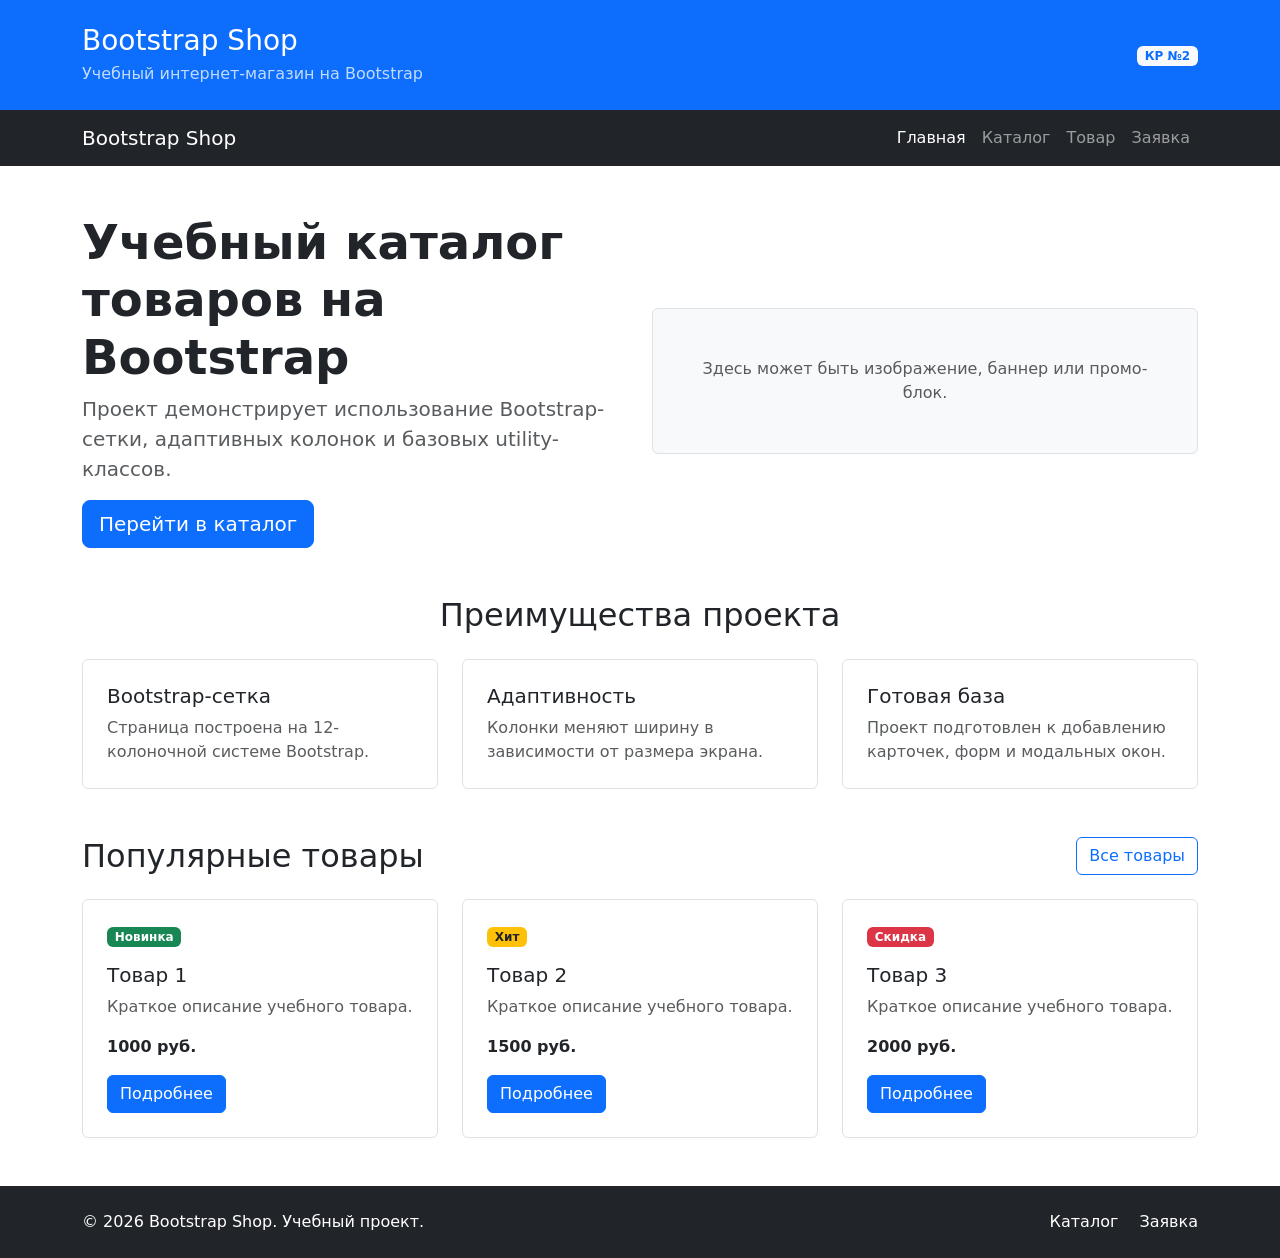
==== index.html @ 83f3ad96 "feat: create Bootstrap grid homepage" ====
<!DOCTYPE html>
<html lang="ru">
<head>
  <meta charset="UTF-8">
  <meta name="viewport" content="width=device-width, initial-scale=1.0">
  <title>Главная — Bootstrap Shop</title>
  <link href="https://cdn.jsdelivr.net/npm/bootstrap@5.3.3/dist/css/bootstrap.min.css" rel="stylesheet">
  <link rel="stylesheet" href="css/custom.css">
</head>
<body>
  
    <header class="bg-primary text-white py-4">
        <div class="container">
            <div class="row align-items-center">
                <div class="col-12 col-md-8">
                    <h1 class="h3 mb-1">Bootstrap Shop</h1>
                    <p class="mb-0 opacity-75">
                    Учебный интернет-магазин на Bootstrap
                    </p>
                </div>

                <div class="col-12 col-md-4 text-md-end mt-3 mt-md-0">
                    <span class="badge bg-light text-primary">
                    КР №2
                    </span>
                </div>
            </div>
        </div>
    </header>

    <nav class="navbar navbar-expand-lg navbar-dark bg-dark">
        <div class="container">
            <a class="navbar-brand" href="index.html">Bootstrap Shop</a>

            <button
                class="navbar-toggler"
                type="button"
                data-bs-toggle="collapse"
                data-bs-target="#mainNavbar"
                aria-controls="mainNavbar"
                aria-expanded="false"
                aria-label="Переключить навигацию"
            >
                <span class="navbar-toggler-icon"></span>
            </button>

            <div class="collapse navbar-collapse" id="mainNavbar">
                <ul class="navbar-nav ms-auto">
                    <li class="nav-item">
                        <a class="nav-link active" aria-current="page" href="index.html">Главная</a>
                    </li>
                    <li class="nav-item">
                        <a class="nav-link" href="catalog.html">Каталог</a>
                    </li>
                    <li class="nav-item">
                        <a class="nav-link" href="product.html">Товар</a>
                    </li>
                    <li class="nav-item">
                        <a class="nav-link" href="order.html">Заявка</a>
                    </li>
                </ul>
            </div>
        </div>
    </nav>

    <main>
        <section class="container my-5">
            <div class="row align-items-center g-4">
                <div class="col-12 col-lg-6">
                    <h2 class="display-5 fw-bold">Учебный каталог товаров на Bootstrap</h2>
                    <p class="lead text-muted">
                    Проект демонстрирует использование Bootstrap-сетки,
                    адаптивных колонок и базовых utility-классов.
                    </p>
                    <a class="btn btn-primary btn-lg" href="catalog.html">Перейти в каталог</a>
                </div>

                <div class="col-12 col-lg-6">
                    <div class="p-5 bg-light border rounded text-center">
                        <p class="mb-0 text-muted">
                            Здесь может быть изображение, баннер или промо-блок.
                        </p>
                    </div>
                </div>
            </div>
        </section>

        <section class="container my-5">
            <h2 class="text-center mb-4">Преимущества проекта</h2>

            <div class="row g-4">
                <div class="col-12 col-md-4">
                    <div class="p-4 border rounded h-100 bg-white">
                        <h3 class="h5">Bootstrap-сетка</h3>
                        <p class="mb-0 text-muted">
                        Страница построена на 12-колоночной системе Bootstrap.
                        </p>
                    </div>
                </div>

                <div class="col-12 col-md-4">
                    <div class="p-4 border rounded h-100 bg-white">
                        <h3 class="h5">Адаптивность</h3>
                        <p class="mb-0 text-muted">
                        Колонки меняют ширину в зависимости от размера экрана.
                        </p>
                    </div>
                </div>

                <div class="col-12 col-md-4">
                    <div class="p-4 border rounded h-100 bg-white">
                        <h3 class="h5">Готовая база</h3>
                        <p class="mb-0 text-muted">
                        Проект подготовлен к добавлению карточек, форм и модальных окон.
                        </p>
                    </div>
                </div>
            </div>
        </section>

        <section class="container my-5">
            <div class="d-flex justify-content-between align-items-center mb-4">
                <h2 class="mb-0">Популярные товары</h2>
                <a class="btn btn-outline-primary" href="catalog.html">
                Все товары
                </a>
            </div>

            <div class="row g-4">
                <div class="col-12 col-md-6 col-lg-4">
                    <div class="border rounded h-100 p-4">
                        <span class="badge bg-success mb-3">Новинка</span>
                        <h3 class="h5">Товар 1</h3>
                        <p class="text-muted">
                        Краткое описание учебного товара.
                        </p>
                        <p class="fw-bold mb-3">1000 руб.</p>
                        <a class="btn btn-primary" href="product.html">
                        Подробнее
                        </a>
                    </div>
                </div>

                <div class="col-12 col-md-6 col-lg-4">
                    <div class="border rounded h-100 p-4">
                        <span class="badge bg-warning text-dark mb-3">Хит</span>
                        <h3 class="h5">Товар 2</h3>
                        <p class="text-muted">
                        Краткое описание учебного товара.
                        </p>
                        <p class="fw-bold mb-3">1500 руб.</p>
                        <a class="btn btn-primary" href="product.html">
                        Подробнее
                        </a>
                    </div>
                </div>

                <div class="col-12 col-md-6 col-lg-4">
                    <div class="border rounded h-100 p-4">
                        <span class="badge bg-danger mb-3">Скидка</span>
                        <h3 class="h5">Товар 3</h3>
                        <p class="text-muted">
                        Краткое описание учебного товара.
                        </p>
                        <p class="fw-bold mb-3">2000 руб.</p>
                        <a class="btn btn-primary" href="product.html">
                        Подробнее
                        </a>
                    </div>
                </div>
            </div>
        </section>
    </main>

    <footer class="bg-dark text-white py-4 mt-5">
        <div class="container">
            <div class="row align-items-center g-3">
                <div class="col-12 col-md-6">
                    <p class="mb-0">
                    &copy; 2026 Bootstrap Shop. Учебный проект.
                    </p>
                </div>

                <div class="col-12 col-md-6 text-md-end">
                    <a class="text-white text-decoration-none me-3" href="catalog.html">
                    Каталог
                    </a>
                    <a class="text-white text-decoration-none" href="order.html">
                    Заявка
                    </a>
                </div>
            </div>
        </div>
    </footer>


    <script src="https://cdn.jsdelivr.net/npm/bootstrap@5.3.3/dist/js/bootstrap.bundle.min.js"></script>
</body>
</html>
---- css/custom.css ----
body {
  min-height: 100vh;
}

.placeholder-box {
  min-height: 240px;
}
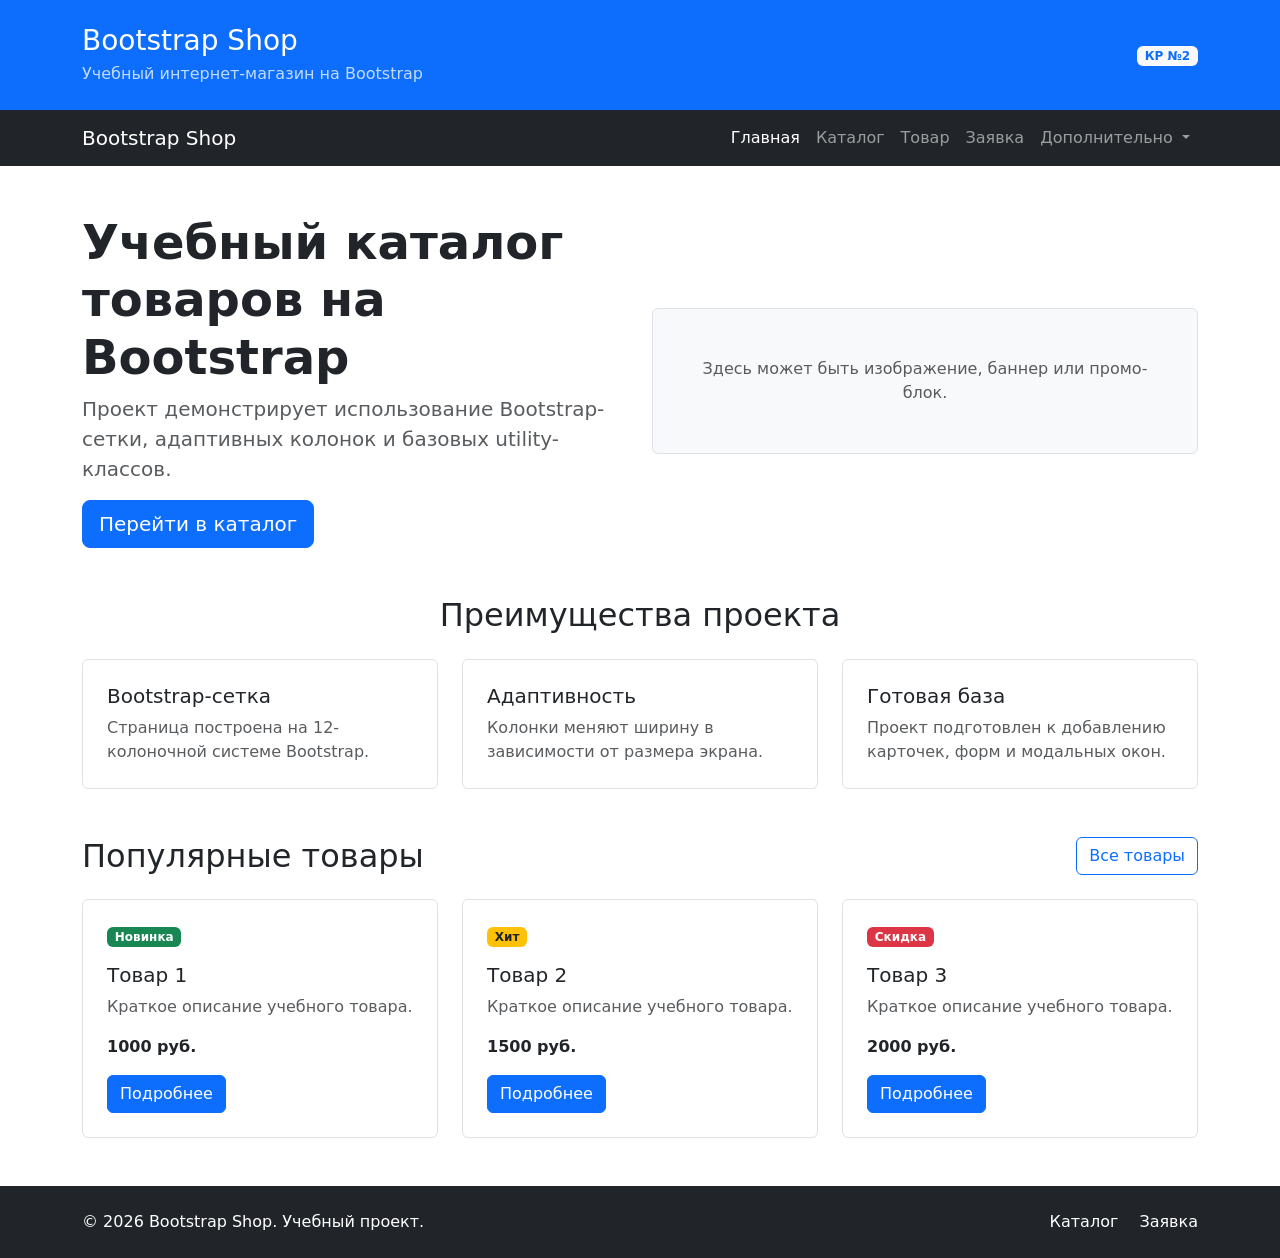
==== commit 00b2be53: "feat: add Bootstrap components pages" ====
--- a/index.html
+++ b/index.html
@@ -58,6 +58,22 @@
                     <li class="nav-item">
                         <a class="nav-link" href="order.html">Заявка</a>
                     </li>
+                    <li class="nav-item dropdown">
+                        <a
+                            class="nav-link dropdown-toggle"
+                            href="#"
+                            role="button"
+                            data-bs-toggle="dropdown"
+                            aria-expanded="false"
+                        >
+                            Дополнительно
+                        </a>
+                        <ul class="dropdown-menu">
+                            <li><a class="dropdown-item" href="catalog.html">Все товары</a></li>
+                            <li><a class="dropdown-item" href="order.html">Оформить заявку</a></li>
+                            <li><a class="dropdown-item" href="index.html#popular">Популярное</a></li>
+                        </ul>
+                    </li>
                 </ul>
             </div>
         </div>
--- a/css/custom.css
+++ b/css/custom.css
@@ -5,3 +5,12 @@
 .placeholder-box {
   min-height: 240px;
 }
+
+.placeholder-image {
+  min-height: 320px;
+}
+
+.card-img-top {
+  height: 180px;
+  object-fit: cover;
+}
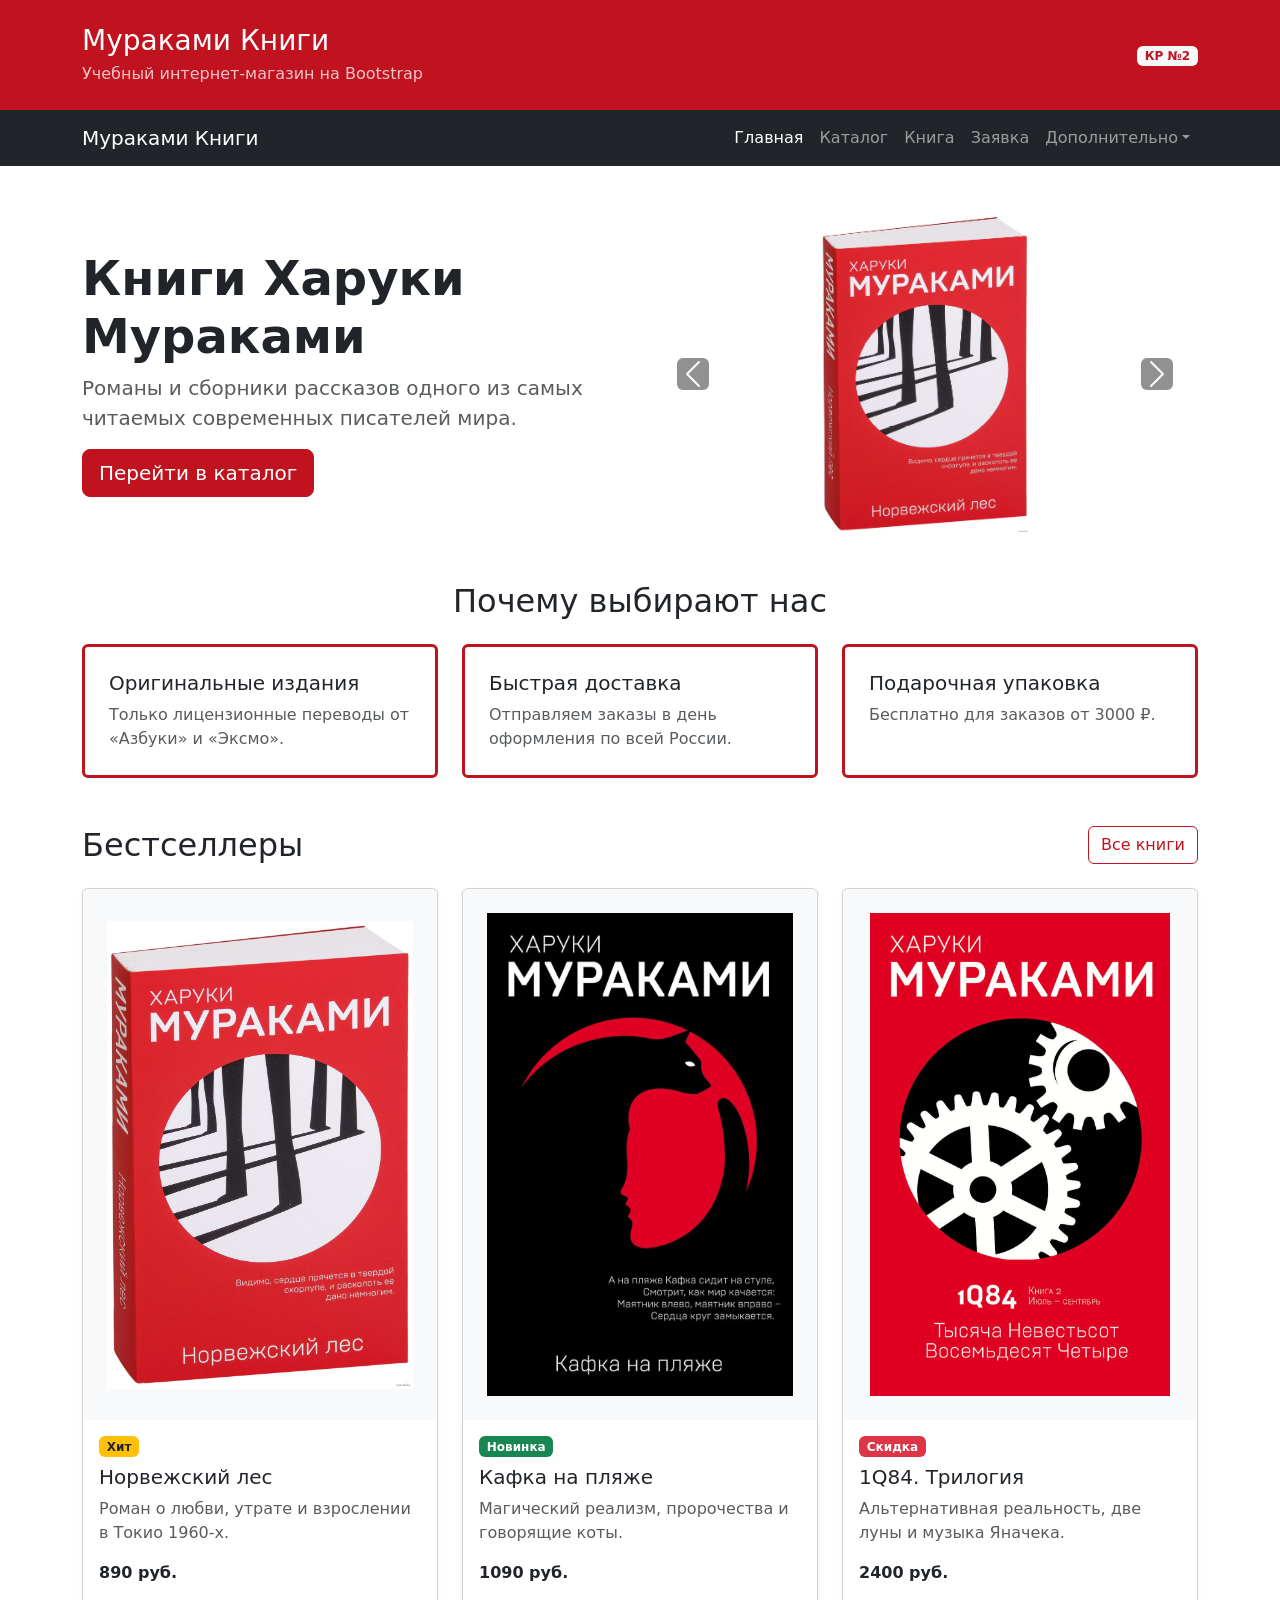
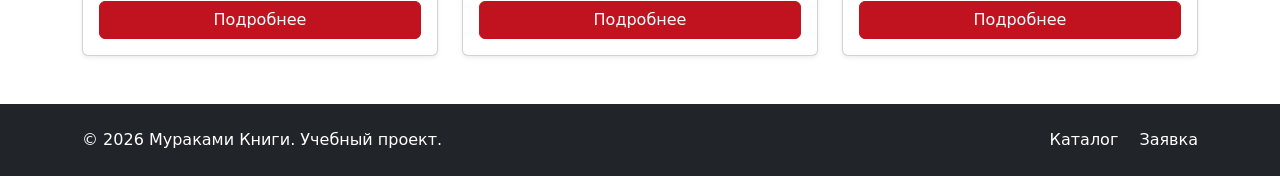
==== commit d26494aa: "fix: prepare Bootstrap project for submission" ====
--- a/index.html
+++ b/index.html
@@ -3,213 +3,178 @@
 <head>
   <meta charset="UTF-8">
   <meta name="viewport" content="width=device-width, initial-scale=1.0">
-  <title>Главная — Bootstrap Shop</title>
-  <link href="https://cdn.jsdelivr.net/npm/bootstrap@5.3.3/dist/css/bootstrap.min.css" rel="stylesheet">
+  <title>Главная — Мураками Книги</title>
+  <link href="https://cdn.jsdelivr.net/npm/bootstrap@5.3.8/dist/css/bootstrap.min.css" rel="stylesheet">
   <link rel="stylesheet" href="css/custom.css">
 </head>
 <body>
-  
-    <header class="bg-primary text-white py-4">
-        <div class="container">
-            <div class="row align-items-center">
-                <div class="col-12 col-md-8">
-                    <h1 class="h3 mb-1">Bootstrap Shop</h1>
-                    <p class="mb-0 opacity-75">
-                    Учебный интернет-магазин на Bootstrap
-                    </p>
-                </div>
 
-                <div class="col-12 col-md-4 text-md-end mt-3 mt-md-0">
-                    <span class="badge bg-light text-primary">
-                    КР №2
-                    </span>
-                </div>
+  <header class="bg-primary text-white py-4">
+    <div class="container">
+      <div class="row align-items-center">
+        <div class="col-12 col-md-8">
+          <h1 class="h3 mb-1">Мураками Книги</h1>
+          <p class="mb-0 opacity-75">Учебный интернет-магазин на Bootstrap</p>
+        </div>
+        <div class="col-12 col-md-4 text-md-end mt-3 mt-md-0">
+          <span class="badge bg-light text-primary">КР №2</span>
+        </div>
+      </div>
+    </div>
+  </header>
+
+  <nav class="navbar navbar-expand-lg navbar-dark bg-dark">
+    <div class="container">
+      <a class="navbar-brand" href="index.html">Мураками Книги</a>
+      <button class="navbar-toggler" type="button" data-bs-toggle="collapse" data-bs-target="#mainNavbar"
+        aria-controls="mainNavbar" aria-expanded="false" aria-label="Переключить навигацию">
+        <span class="navbar-toggler-icon"></span>
+      </button>
+      <div class="collapse navbar-collapse" id="mainNavbar">
+        <ul class="navbar-nav ms-auto">
+          <li class="nav-item"><a class="nav-link active" aria-current="page" href="index.html">Главная</a></li>
+          <li class="nav-item"><a class="nav-link" href="catalog.html">Каталог</a></li>
+          <li class="nav-item"><a class="nav-link" href="product.html">Книга</a></li>
+          <li class="nav-item"><a class="nav-link" href="order.html">Заявка</a></li>
+          <li class="nav-item dropdown">
+            <a class="nav-link dropdown-toggle" href="#" role="button" data-bs-toggle="dropdown" aria-expanded="false">Дополнительно</a>
+            <ul class="dropdown-menu">
+              <li><a class="dropdown-item" href="catalog.html">Все книги</a></li>
+              <li><a class="dropdown-item" href="order.html">Оформить заявку</a></li>
+              <li><a class="dropdown-item" href="index.html#popular">Популярное</a></li>
+            </ul>
+          </li>
+        </ul>
+      </div>
+    </div>
+  </nav>
+
+  <main>
+    <section class="container my-5">
+      <div class="row align-items-center g-4">
+        <div class="col-12 col-lg-6">
+          <h2 class="display-5 fw-bold">Книги Харуки Мураками</h2>
+          <p class="lead text-muted">
+            Романы и сборники рассказов одного из самых читаемых современных писателей мира.
+          </p>
+          <a class="btn btn-primary btn-lg" href="catalog.html">Перейти в каталог</a>
+        </div>
+
+        <div class="col-12 col-lg-6">
+          <div id="heroCarousel" class="carousel slide" data-bs-ride="carousel">
+            <div class="carousel-inner">
+              <div class="carousel-item active">
+                <img src="images/norwegian-wood.jpg" class="d-block mx-auto hero-img" alt="Обложка книги «Норвежский лес»">
+              </div>
+              <div class="carousel-item">
+                <img src="images/kafka.jpeg" class="d-block mx-auto hero-img" alt="Обложка книги «Кафка на пляже»">
+              </div>
+              <div class="carousel-item">
+                <img src="images/1q84.jpg" class="d-block mx-auto hero-img" alt="Обложка книги «1Q84»">
+              </div>
             </div>
+            <button class="carousel-control-prev" type="button" data-bs-target="#heroCarousel" data-bs-slide="prev">
+              <span class="carousel-control-prev-icon bg-dark rounded" aria-hidden="true"></span>
+              <span class="visually-hidden">Назад</span>
+            </button>
+            <button class="carousel-control-next" type="button" data-bs-target="#heroCarousel" data-bs-slide="next">
+              <span class="carousel-control-next-icon bg-dark rounded" aria-hidden="true"></span>
+              <span class="visually-hidden">Вперёд</span>
+            </button>
+          </div>
         </div>
-    </header>
+      </div>
+    </section>
 
-    <nav class="navbar navbar-expand-lg navbar-dark bg-dark">
-        <div class="container">
-            <a class="navbar-brand" href="index.html">Bootstrap Shop</a>
+    <section class="container my-5">
+      <h2 class="text-center mb-4">Почему выбирают нас</h2>
+      <div class="row g-4">
+        <div class="col-12 col-md-4">
+          <div class="p-4 rounded h-100 why-card">
+            <h3 class="h5">Оригинальные издания</h3>
+            <p class="mb-0 text-muted">Только лицензионные переводы от «Азбуки» и «Эксмо».</p>
+          </div>
+        </div>
 
-            <button
-                class="navbar-toggler"
-                type="button"
-                data-bs-toggle="collapse"
-                data-bs-target="#mainNavbar"
-                aria-controls="mainNavbar"
-                aria-expanded="false"
-                aria-label="Переключить навигацию"
-            >
-                <span class="navbar-toggler-icon"></span>
-            </button>
+        <div class="col-12 col-md-4">
+          <div class="p-4 rounded h-100 why-card">
+            <h3 class="h5">Быстрая доставка</h3>
+            <p class="mb-0 text-muted">Отправляем заказы в день оформления по всей России.</p>
+          </div>
+        </div>
 
-            <div class="collapse navbar-collapse" id="mainNavbar">
-                <ul class="navbar-nav ms-auto">
-                    <li class="nav-item">
-                        <a class="nav-link active" aria-current="page" href="index.html">Главная</a>
-                    </li>
-                    <li class="nav-item">
-                        <a class="nav-link" href="catalog.html">Каталог</a>
-                    </li>
-                    <li class="nav-item">
-                        <a class="nav-link" href="product.html">Товар</a>
-                    </li>
-                    <li class="nav-item">
-                        <a class="nav-link" href="order.html">Заявка</a>
-                    </li>
-                    <li class="nav-item dropdown">
-                        <a
-                            class="nav-link dropdown-toggle"
-                            href="#"
-                            role="button"
-                            data-bs-toggle="dropdown"
-                            aria-expanded="false"
-                        >
-                            Дополнительно
-                        </a>
-                        <ul class="dropdown-menu">
-                            <li><a class="dropdown-item" href="catalog.html">Все товары</a></li>
-                            <li><a class="dropdown-item" href="order.html">Оформить заявку</a></li>
-                            <li><a class="dropdown-item" href="index.html#popular">Популярное</a></li>
-                        </ul>
-                    </li>
-                </ul>
+        <div class="col-12 col-md-4">
+          <div class="p-4 rounded h-100 why-card">
+            <h3 class="h5">Подарочная упаковка</h3>
+            <p class="mb-0 text-muted">Бесплатно для заказов от 3000 ₽.</p>
+          </div>
+        </div>
+      </div>
+    </section>
+
+    <section class="container my-5" id="popular">
+      <div class="d-flex justify-content-between align-items-center mb-4">
+        <h2 class="mb-0">Бестселлеры</h2>
+        <a class="btn btn-outline-primary" href="catalog.html">Все книги</a>
+      </div>
+
+      <div class="row g-4">
+        <div class="col-12 col-md-6 col-lg-4">
+          <div class="card h-100 shadow-sm">
+            <img src="images/norwegian-wood.jpg" class="card-img-top" alt="Обложка книги «Норвежский лес»">
+            <div class="card-body d-flex flex-column">
+              <span class="badge bg-warning text-dark align-self-start mb-2">Хит</span>
+              <h3 class="h5">Норвежский лес</h3>
+              <p class="text-muted">Роман о любви, утрате и взрослении в Токио 1960-х.</p>
+              <p class="fw-bold mt-auto">890 руб.</p>
+              <a class="btn btn-primary" href="product.html">Подробнее</a>
             </div>
+          </div>
         </div>
-    </nav>
 
-    <main>
-        <section class="container my-5">
-            <div class="row align-items-center g-4">
-                <div class="col-12 col-lg-6">
-                    <h2 class="display-5 fw-bold">Учебный каталог товаров на Bootstrap</h2>
-                    <p class="lead text-muted">
-                    Проект демонстрирует использование Bootstrap-сетки,
-                    адаптивных колонок и базовых utility-классов.
-                    </p>
-                    <a class="btn btn-primary btn-lg" href="catalog.html">Перейти в каталог</a>
-                </div>
+        <div class="col-12 col-md-6 col-lg-4">
+          <div class="card h-100 shadow-sm">
+            <img src="images/kafka.jpeg" class="card-img-top" alt="Обложка книги «Кафка на пляже»">
+            <div class="card-body d-flex flex-column">
+              <span class="badge bg-success align-self-start mb-2">Новинка</span>
+              <h3 class="h5">Кафка на пляже</h3>
+              <p class="text-muted">Магический реализм, пророчества и говорящие коты.</p>
+              <p class="fw-bold mt-auto">1090 руб.</p>
+              <a class="btn btn-primary" href="product.html">Подробнее</a>
+            </div>
+          </div>
+        </div>
 
-                <div class="col-12 col-lg-6">
-                    <div class="p-5 bg-light border rounded text-center">
-                        <p class="mb-0 text-muted">
-                            Здесь может быть изображение, баннер или промо-блок.
-                        </p>
-                    </div>
-                </div>
+        <div class="col-12 col-md-6 col-lg-4">
+          <div class="card h-100 shadow-sm">
+            <img src="images/1q84.jpg" class="card-img-top" alt="Обложка книги «1Q84»">
+            <div class="card-body d-flex flex-column">
+              <span class="badge bg-danger align-self-start mb-2">Скидка</span>
+              <h3 class="h5">1Q84. Трилогия</h3>
+              <p class="text-muted">Альтернативная реальность, две луны и музыка Яначека.</p>
+              <p class="fw-bold mt-auto">2400 руб.</p>
+              <a class="btn btn-primary" href="product.html">Подробнее</a>
             </div>
-        </section>
+          </div>
+        </div>
+      </div>
+    </section>
+  </main>
 
-        <section class="container my-5">
-            <h2 class="text-center mb-4">Преимущества проекта</h2>
+  <footer class="bg-dark text-white py-4 mt-5">
+    <div class="container">
+      <div class="row align-items-center g-3">
+        <div class="col-12 col-md-6">
+          <p class="mb-0">&copy; 2026 Мураками Книги. Учебный проект.</p>
+        </div>
+        <div class="col-12 col-md-6 text-md-end">
+          <a class="text-white text-decoration-none me-3" href="catalog.html">Каталог</a>
+          <a class="text-white text-decoration-none" href="order.html">Заявка</a>
+        </div>
+      </div>
+    </div>
+  </footer>
 
-            <div class="row g-4">
-                <div class="col-12 col-md-4">
-                    <div class="p-4 border rounded h-100 bg-white">
-                        <h3 class="h5">Bootstrap-сетка</h3>
-                        <p class="mb-0 text-muted">
-                        Страница построена на 12-колоночной системе Bootstrap.
-                        </p>
-                    </div>
-                </div>
-
-                <div class="col-12 col-md-4">
-                    <div class="p-4 border rounded h-100 bg-white">
-                        <h3 class="h5">Адаптивность</h3>
-                        <p class="mb-0 text-muted">
-                        Колонки меняют ширину в зависимости от размера экрана.
-                        </p>
-                    </div>
-                </div>
-
-                <div class="col-12 col-md-4">
-                    <div class="p-4 border rounded h-100 bg-white">
-                        <h3 class="h5">Готовая база</h3>
-                        <p class="mb-0 text-muted">
-                        Проект подготовлен к добавлению карточек, форм и модальных окон.
-                        </p>
-                    </div>
-                </div>
-            </div>
-        </section>
-
-        <section class="container my-5">
-            <div class="d-flex justify-content-between align-items-center mb-4">
-                <h2 class="mb-0">Популярные товары</h2>
-                <a class="btn btn-outline-primary" href="catalog.html">
-                Все товары
-                </a>
-            </div>
-
-            <div class="row g-4">
-                <div class="col-12 col-md-6 col-lg-4">
-                    <div class="border rounded h-100 p-4">
-                        <span class="badge bg-success mb-3">Новинка</span>
-                        <h3 class="h5">Товар 1</h3>
-                        <p class="text-muted">
-                        Краткое описание учебного товара.
-                        </p>
-                        <p class="fw-bold mb-3">1000 руб.</p>
-                        <a class="btn btn-primary" href="product.html">
-                        Подробнее
-                        </a>
-                    </div>
-                </div>
-
-                <div class="col-12 col-md-6 col-lg-4">
-                    <div class="border rounded h-100 p-4">
-                        <span class="badge bg-warning text-dark mb-3">Хит</span>
-                        <h3 class="h5">Товар 2</h3>
-                        <p class="text-muted">
-                        Краткое описание учебного товара.
-                        </p>
-                        <p class="fw-bold mb-3">1500 руб.</p>
-                        <a class="btn btn-primary" href="product.html">
-                        Подробнее
-                        </a>
-                    </div>
-                </div>
-
-                <div class="col-12 col-md-6 col-lg-4">
-                    <div class="border rounded h-100 p-4">
-                        <span class="badge bg-danger mb-3">Скидка</span>
-                        <h3 class="h5">Товар 3</h3>
-                        <p class="text-muted">
-                        Краткое описание учебного товара.
-                        </p>
-                        <p class="fw-bold mb-3">2000 руб.</p>
-                        <a class="btn btn-primary" href="product.html">
-                        Подробнее
-                        </a>
-                    </div>
-                </div>
-            </div>
-        </section>
-    </main>
-
-    <footer class="bg-dark text-white py-4 mt-5">
-        <div class="container">
-            <div class="row align-items-center g-3">
-                <div class="col-12 col-md-6">
-                    <p class="mb-0">
-                    &copy; 2026 Bootstrap Shop. Учебный проект.
-                    </p>
-                </div>
-
-                <div class="col-12 col-md-6 text-md-end">
-                    <a class="text-white text-decoration-none me-3" href="catalog.html">
-                    Каталог
-                    </a>
-                    <a class="text-white text-decoration-none" href="order.html">
-                    Заявка
-                    </a>
-                </div>
-            </div>
-        </div>
-    </footer>
-
-
-    <script src="https://cdn.jsdelivr.net/npm/bootstrap@5.3.3/dist/js/bootstrap.bundle.min.js"></script>
+  <script src="https://cdn.jsdelivr.net/npm/bootstrap@5.3.8/dist/js/bootstrap.bundle.min.js"></script>
 </body>
-</html>
+</html>
--- a/css/custom.css
+++ b/css/custom.css
@@ -1,16 +1,63 @@
+:root {
+  --bs-primary: #c1121f;
+  --bs-primary-rgb: 193, 18, 31;
+  --bs-link-color: #c1121f;
+  --bs-link-color-rgb: 193, 18, 31;
+  --bs-link-hover-color: #9b0e19;
+  --bs-link-hover-color-rgb: 155, 14, 25;
+}
+
+.btn-primary {
+  --bs-btn-bg: #c1121f;
+  --bs-btn-border-color: #c1121f;
+  --bs-btn-hover-bg: #9b0e19;
+  --bs-btn-hover-border-color: #9b0e19;
+  --bs-btn-active-bg: #9b0e19;
+  --bs-btn-active-border-color: #9b0e19;
+}
+
+.btn-outline-primary {
+  --bs-btn-color: #c1121f;
+  --bs-btn-border-color: #c1121f;
+  --bs-btn-hover-bg: #c1121f;
+  --bs-btn-hover-border-color: #c1121f;
+  --bs-btn-active-bg: #c1121f;
+  --bs-btn-active-border-color: #c1121f;
+}
+
 body {
   min-height: 100vh;
 }
 
-.placeholder-box {
-  min-height: 240px;
+.card-img-top {
+  aspect-ratio: 2 / 3;
+  object-fit: contain;
+  padding: 1.5rem;
+  background-color: #f8f9fa;
 }
 
-.placeholder-image {
-  min-height: 320px;
+.hero-img {
+  height: 320px;
+  max-width: 100%;
+  object-fit: contain;
 }
 
-.card-img-top {
-  height: 180px;
-  object-fit: cover;
+.card:hover {
+  box-shadow: 0 0.5rem 1rem rgba(0, 0, 0, 0.15) !important;
+}
+
+:focus-visible {
+  outline: 3px solid #f0ad4e;
+  outline-offset: 2px;
+}
+
+.why-card {
+  background-color: #fff;
+  border: 3px solid #c1121f;
+  transition: border-color 0.2s, transform 0.2s;
+}
+
+.why-card:hover {
+  border-color: #000;
+  transform: translateY(-4px);
 }
